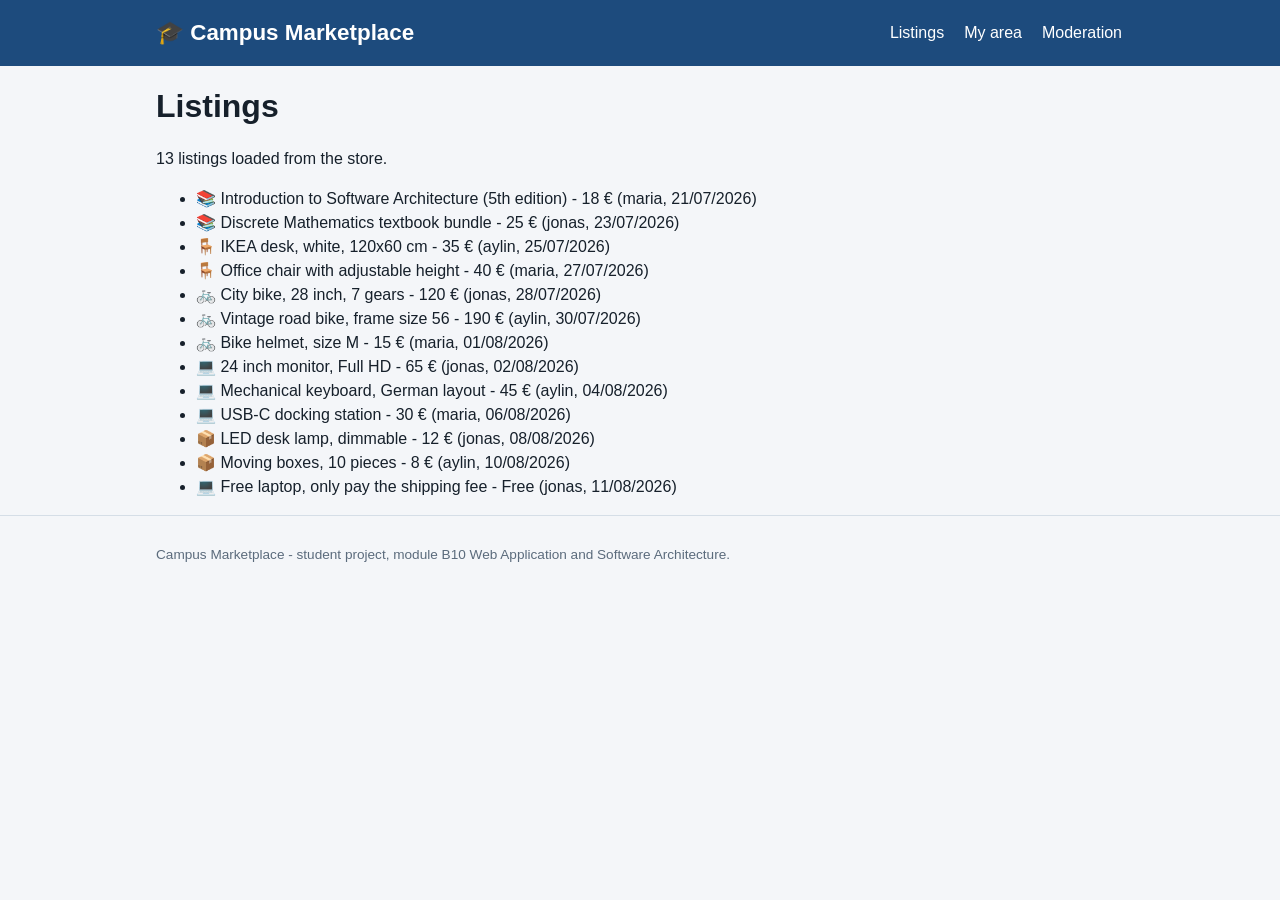
==== index.html @ b5615d2b "Add local jQuery copy as fallback when the CDN is not reachable" ====
<!DOCTYPE html>
<html lang="en">
<head>
  <meta charset="utf-8">
  <meta name="viewport" content="width=device-width, initial-scale=1">
  <title>Campus Marketplace - Listings</title>
  <link rel="stylesheet" href="css/style.css">
</head>
<body>

  <header class="site-header">
    <div class="container header-inner">
      <a class="brand" href="index.html">🎓 Campus Marketplace</a>
      <nav class="main-nav" aria-label="Main navigation">
        <ul>
          <li><a href="index.html">Listings</a></li>
          <li><a href="manage.html">My area</a></li>
          <li><a href="moderator.html">Moderation</a></li>
        </ul>
      </nav>
    </div>
  </header>

  <main class="container">
    <h1>Listings</h1>
    <p id="status-message">Loading listings…</p>
    <ul id="listings"></ul>
  </main>

  <footer class="site-footer">
    <div class="container">
      <p>Campus Marketplace - student project, module B10 Web Application and Software Architecture.</p>
    </div>
  </footer>

  <!-- jQuery first, then our own scripts: data layer, helpers, page logic. -->
  <script src="https://code.jquery.com/jquery-3.7.1.min.js"></script>
  <!-- If the CDN cannot be reached (no internet), load the local copy instead. -->
  <script>window.jQuery || document.write('<script src="js/vendor/jquery-3.7.1.min.js"><\/script>');</script>
  <script src="js/seed-data.js"></script>
  <script src="js/store.js"></script>
  <script src="js/ui.js"></script>
  <script src="js/page-index.js"></script>

</body>
</html>
---- css/style.css ----
/*
  style.css - the only stylesheet of the project.

  Written mobile first: the rules outside the media queries describe the
  narrow phone layout, and the media query at 768px adds the wider layout.
  All colours, spacing and radius values are CSS custom properties defined in
  :root, so the whole theme can be changed in one place.
*/

/* ---------------------------------------------------------------------------
   Theme variables
--------------------------------------------------------------------------- */

:root {
  /* colours */
  --brand: #2f6db0;
  --brand-dark: #1d4b7d;
  --ink: #16202b;
  --ink-soft: #5b6b7c;
  --paper: #f4f6f9;
  --card: #ffffff;
  --line: #d5dee7;
  --ok: #2e8b57;
  --warn: #b23b3b;

  /* spacing */
  --gap: 12px;
  --gap-lg: 24px;

  /* shape */
  --radius: 8px;

  /* page width */
  --page-width: 1000px;
}

/* ---------------------------------------------------------------------------
   Base
--------------------------------------------------------------------------- */

* {
  box-sizing: border-box;
}

body {
  margin: 0;
  font-family: Arial, Helvetica, sans-serif;
  line-height: 1.5;
  color: var(--ink);
  background: var(--paper);
}

h1,
h2,
h3 {
  line-height: 1.2;
}

a {
  color: var(--brand);
}

a:hover,
a:focus {
  color: var(--brand-dark);
}

/* The fluid column pattern from the lab: full width, but never wider than
   --page-width, and centred by the automatic margins. */
.container {
  width: 100%;
  max-width: var(--page-width);
  margin: 0 auto;
  padding: 0 var(--gap);
}

/* ---------------------------------------------------------------------------
   Header and navigation
--------------------------------------------------------------------------- */

.site-header {
  background: var(--brand-dark);
  color: #ffffff;
  padding: var(--gap) 0;
}

.header-inner {
  display: flex;
  flex-wrap: wrap;
  gap: var(--gap);
  align-items: center;
  justify-content: space-between;
}

.brand {
  color: #ffffff;
  font-size: 1.2rem;
  font-weight: bold;
  text-decoration: none;
}

.main-nav ul {
  display: flex;
  flex-wrap: wrap;
  gap: var(--gap);
  margin: 0;
  padding: 0;
  list-style: none;
}

.main-nav a {
  color: #ffffff;
  text-decoration: none;
  padding: 4px 2px;
}

.main-nav a:hover,
.main-nav a:focus {
  color: #ffffff;
  text-decoration: underline;
}

/* ---------------------------------------------------------------------------
   Main content and footer
--------------------------------------------------------------------------- */

main {
  padding: var(--gap-lg) 0 48px 0;
}

.site-footer {
  border-top: 1px solid var(--line);
  padding: var(--gap) 0;
  color: var(--ink-soft);
  font-size: 0.85rem;
}

/* ---------------------------------------------------------------------------
   Wider screens
--------------------------------------------------------------------------- */

@media (min-width: 768px) {
  :root {
    --gap: 16px;
    --gap-lg: 32px;
  }

  .brand {
    font-size: 1.4rem;
  }
}
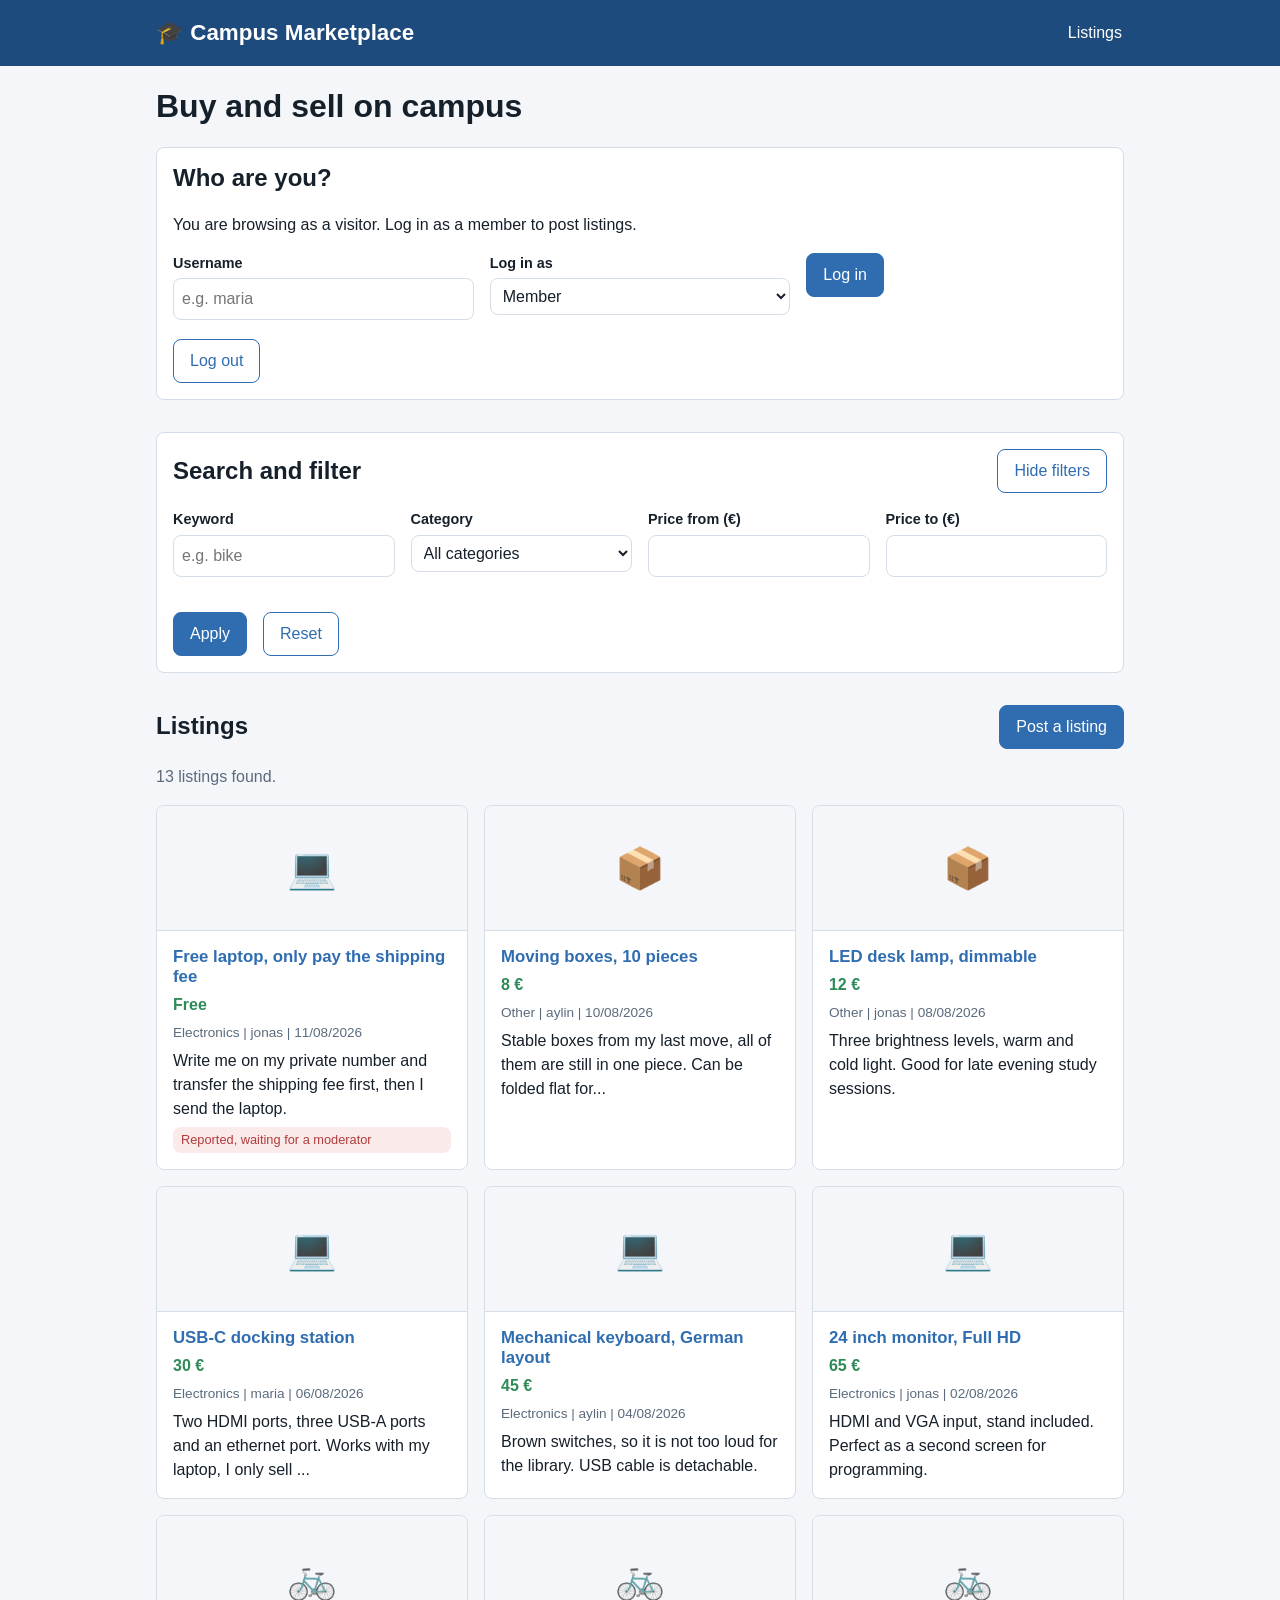
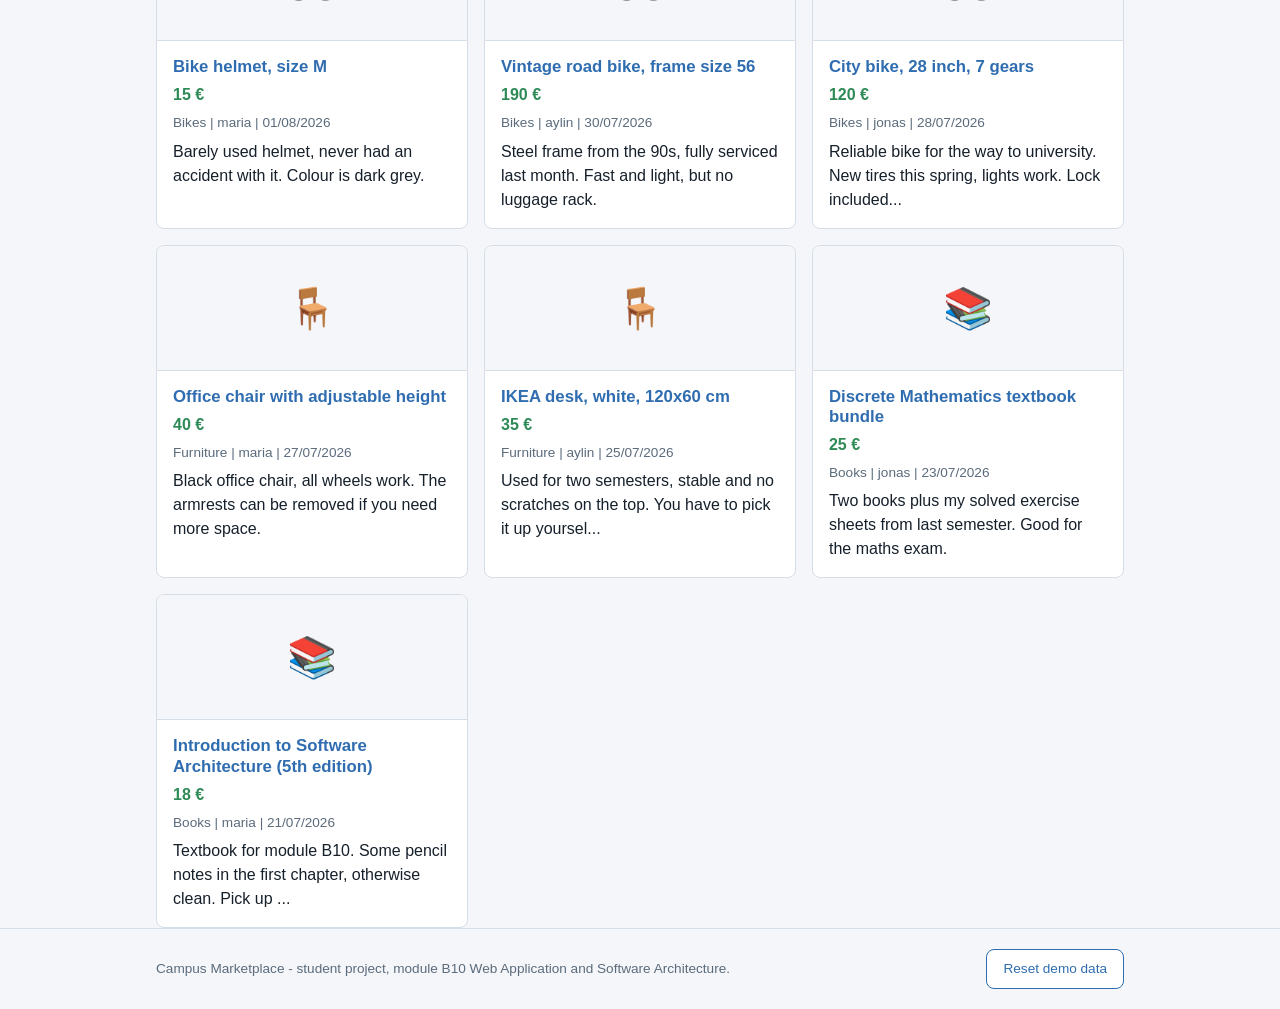
==== commit 3775f435: "Add listings grid with search, filter and role switch" ====
--- a/index.html
+++ b/index.html
@@ -14,22 +14,111 @@
       <nav class="main-nav" aria-label="Main navigation">
         <ul>
           <li><a href="index.html">Listings</a></li>
-          <li><a href="manage.html">My area</a></li>
-          <li><a href="moderator.html">Moderation</a></li>
+          <li data-role="member"><a href="manage.html">My area</a></li>
+          <li data-role="moderator"><a href="moderator.html">Moderation</a></li>
         </ul>
       </nav>
     </div>
   </header>
 
   <main class="container">
-    <h1>Listings</h1>
-    <p id="status-message">Loading listings…</p>
-    <ul id="listings"></ul>
+
+    <h1>Buy and sell on campus</h1>
+
+    <!-- Role switch. There is no real authentication, the chosen role is only
+         stored in localStorage and decides what the interface shows. -->
+    <section class="panel" aria-labelledby="session-heading">
+      <h2 id="session-heading">Who are you?</h2>
+      <p id="session-info"></p>
+
+      <form id="login-form" class="form-row" data-role="visitor" novalidate>
+        <div class="field">
+          <label for="username">Username</label>
+          <input type="text" id="username" name="username" list="known-members"
+                 maxlength="20" autocomplete="username" placeholder="e.g. maria">
+          <datalist id="known-members">
+            <option value="maria"></option>
+            <option value="jonas"></option>
+            <option value="aylin"></option>
+          </datalist>
+          <p class="error-message" id="error-username" role="alert"></p>
+        </div>
+
+        <div class="field">
+          <label for="role">Log in as</label>
+          <select id="role" name="role">
+            <option value="member">Member</option>
+            <option value="moderator">Moderator</option>
+          </select>
+        </div>
+
+        <div class="field field-actions">
+          <button type="submit" class="button">Log in</button>
+        </div>
+      </form>
+
+      <button type="button" id="logout-button" class="button button-secondary"
+              data-role="member moderator">Log out</button>
+    </section>
+
+    <!-- Search and filter. Every change re-renders the list with JavaScript,
+         the page is never reloaded. -->
+    <section class="panel" aria-labelledby="filter-heading">
+      <div class="panel-head">
+        <h2 id="filter-heading">Search and filter</h2>
+        <button type="button" id="filter-toggle" class="button button-secondary"
+                aria-expanded="true" aria-controls="filter-form">Hide filters</button>
+      </div>
+
+      <form id="filter-form" class="form-row" novalidate>
+        <div class="field">
+          <label for="keyword">Keyword</label>
+          <input type="search" id="keyword" name="keyword" placeholder="e.g. bike">
+        </div>
+
+        <div class="field">
+          <label for="category">Category</label>
+          <select id="category" name="category">
+            <option value="all">All categories</option>
+          </select>
+        </div>
+
+        <div class="field">
+          <label for="min-price">Price from (€)</label>
+          <input type="number" id="min-price" name="min-price" min="0" step="1">
+          <p class="error-message" id="error-min-price" role="alert"></p>
+        </div>
+
+        <div class="field">
+          <label for="max-price">Price to (€)</label>
+          <input type="number" id="max-price" name="max-price" min="0" step="1">
+          <p class="error-message" id="error-max-price" role="alert"></p>
+        </div>
+
+        <div class="field field-actions">
+          <button type="submit" class="button">Apply</button>
+          <button type="button" id="reset-filter" class="button button-secondary">Reset</button>
+        </div>
+      </form>
+    </section>
+
+    <section aria-labelledby="results-heading">
+      <div class="panel-head">
+        <h2 id="results-heading">Listings</h2>
+        <a class="button" href="manage.html" data-role="member">Post a listing</a>
+      </div>
+
+      <p id="result-count" class="result-count"></p>
+      <ul class="listing-grid" id="listing-grid"></ul>
+      <p id="empty-message" class="empty-message is-hidden">No listings match your search.</p>
+    </section>
+
   </main>
 
   <footer class="site-footer">
-    <div class="container">
+    <div class="container footer-inner">
       <p>Campus Marketplace - student project, module B10 Web Application and Software Architecture.</p>
+      <button type="button" id="reset-demo-data" class="button button-secondary">Reset demo data</button>
     </div>
   </footer>
 
--- a/css/style.css
+++ b/css/style.css
@@ -135,6 +135,276 @@
   font-size: 0.85rem;
 }
 
+.footer-inner {
+  display: flex;
+  flex-wrap: wrap;
+  gap: var(--gap);
+  align-items: center;
+  justify-content: space-between;
+}
+
+/* Hidden by JavaScript, for example when a part belongs to another role. */
+.is-hidden {
+  display: none;
+}
+
+/* ---------------------------------------------------------------------------
+   Panels and headings
+--------------------------------------------------------------------------- */
+
+.panel {
+  background: var(--card);
+  border: 1px solid var(--line);
+  border-radius: var(--radius);
+  padding: var(--gap);
+  margin-bottom: var(--gap-lg);
+}
+
+.panel h2 {
+  margin-top: 0;
+}
+
+.panel-head {
+  display: flex;
+  flex-wrap: wrap;
+  gap: var(--gap);
+  align-items: center;
+  justify-content: space-between;
+  margin-bottom: var(--gap);
+}
+
+.panel-head h2 {
+  margin: 0;
+}
+
+/* ---------------------------------------------------------------------------
+   Forms
+--------------------------------------------------------------------------- */
+
+/* Mobile first: the fields are stacked. From 768px they stand in a row,
+   because flex-wrap lets them break into several lines when needed. */
+.form-row {
+  display: flex;
+  flex-direction: column;
+  gap: var(--gap);
+}
+
+.field {
+  display: flex;
+  flex-direction: column;
+  gap: 4px;
+  flex: 1 1 180px;
+}
+
+.field label {
+  font-weight: bold;
+  font-size: 0.9rem;
+}
+
+.field-actions {
+  display: flex;
+  flex-direction: row;
+  gap: var(--gap);
+  align-items: flex-end;
+}
+
+input,
+select,
+textarea {
+  font: inherit;
+  padding: 8px;
+  border: 1px solid var(--line);
+  border-radius: var(--radius);
+  background: #ffffff;
+  color: var(--ink);
+  width: 100%;
+}
+
+textarea {
+  min-height: 120px;
+  resize: vertical;
+}
+
+input:focus,
+select:focus,
+textarea:focus {
+  outline: 2px solid var(--brand);
+  outline-offset: 1px;
+}
+
+/* Marks the input that the validation complained about. */
+.has-error {
+  border-color: var(--warn);
+}
+
+.error-message {
+  margin: 0;
+  min-height: 1.1em;
+  color: var(--warn);
+  font-size: 0.85rem;
+}
+
+/* ---------------------------------------------------------------------------
+   Buttons
+--------------------------------------------------------------------------- */
+
+.button {
+  display: inline-block;
+  padding: 9px 16px;
+  border: 1px solid var(--brand);
+  border-radius: var(--radius);
+  background: var(--brand);
+  color: #ffffff;
+  font: inherit;
+  text-align: center;
+  text-decoration: none;
+  cursor: pointer;
+}
+
+.button:hover,
+.button:focus {
+  background: var(--brand-dark);
+  border-color: var(--brand-dark);
+  color: #ffffff;
+}
+
+.button-secondary {
+  background: #ffffff;
+  color: var(--brand);
+}
+
+.button-secondary:hover,
+.button-secondary:focus {
+  background: var(--paper);
+  color: var(--brand-dark);
+}
+
+.button-danger {
+  background: var(--warn);
+  border-color: var(--warn);
+  color: #ffffff;
+}
+
+.button-danger:hover,
+.button-danger:focus {
+  background: #8f2f2f;
+  border-color: #8f2f2f;
+}
+
+/* ---------------------------------------------------------------------------
+   Listing grid and cards
+--------------------------------------------------------------------------- */
+
+.result-count {
+  color: var(--ink-soft);
+}
+
+.empty-message {
+  padding: var(--gap);
+  background: var(--card);
+  border: 1px dashed var(--line);
+  border-radius: var(--radius);
+  color: var(--ink-soft);
+}
+
+/* Flexbox with wrapping is the layout tool of this project: one column on a
+   phone, several columns as soon as there is room. */
+.listing-grid {
+  display: flex;
+  flex-wrap: wrap;
+  gap: var(--gap);
+  margin: 0;
+  padding: 0;
+  list-style: none;
+}
+
+.card {
+  flex: 1 1 100%;
+  background: var(--card);
+  border: 1px solid var(--line);
+  border-radius: var(--radius);
+}
+
+.card-inner {
+  display: flex;
+  flex-direction: column;
+  height: 100%;
+}
+
+.card-media {
+  margin: 0;
+  padding: var(--gap-lg) 0;
+  background: var(--paper);
+  border-bottom: 1px solid var(--line);
+  border-radius: var(--radius) var(--radius) 0 0;
+  font-size: 2.5rem;
+  text-align: center;
+}
+
+.card-body {
+  display: flex;
+  flex-direction: column;
+  gap: 6px;
+  padding: var(--gap);
+}
+
+.card-title {
+  margin: 0;
+  font-size: 1.05rem;
+}
+
+.card-title a {
+  text-decoration: none;
+}
+
+.card-title a:hover,
+.card-title a:focus {
+  text-decoration: underline;
+}
+
+.card-price {
+  margin: 0;
+  font-weight: bold;
+  color: var(--ok);
+}
+
+.card-meta {
+  margin: 0;
+  color: var(--ink-soft);
+  font-size: 0.85rem;
+}
+
+.card-text {
+  margin: 0;
+}
+
+.card .button {
+  align-self: flex-start;
+  margin-top: 4px;
+}
+
+/* ---------------------------------------------------------------------------
+   Badges
+--------------------------------------------------------------------------- */
+
+.badge {
+  display: inline-block;
+  margin: 0;
+  padding: 3px 8px;
+  border-radius: var(--radius);
+  font-size: 0.8rem;
+}
+
+.badge-warn {
+  background: #fbeaea;
+  color: var(--warn);
+}
+
+.badge-ok {
+  background: #e7f4ec;
+  color: var(--ok);
+}
+
 /* ---------------------------------------------------------------------------
    Wider screens
 --------------------------------------------------------------------------- */
@@ -148,4 +418,25 @@
   .brand {
     font-size: 1.4rem;
   }
-}
+
+  /* The form fields now stand next to each other. */
+  .form-row {
+    flex-direction: row;
+    flex-wrap: wrap;
+    align-items: flex-start;
+  }
+
+  /* Two cards per row: half the width minus half of the gap between them. */
+  .card {
+    flex: 1 1 calc(50% - var(--gap));
+    max-width: calc(50% - var(--gap) / 2);
+  }
+}
+
+@media (min-width: 1024px) {
+  /* Three cards per row on a desktop screen. */
+  .card {
+    flex: 1 1 calc(33.333% - var(--gap));
+    max-width: calc(33.333% - var(--gap) * 2 / 3);
+  }
+}
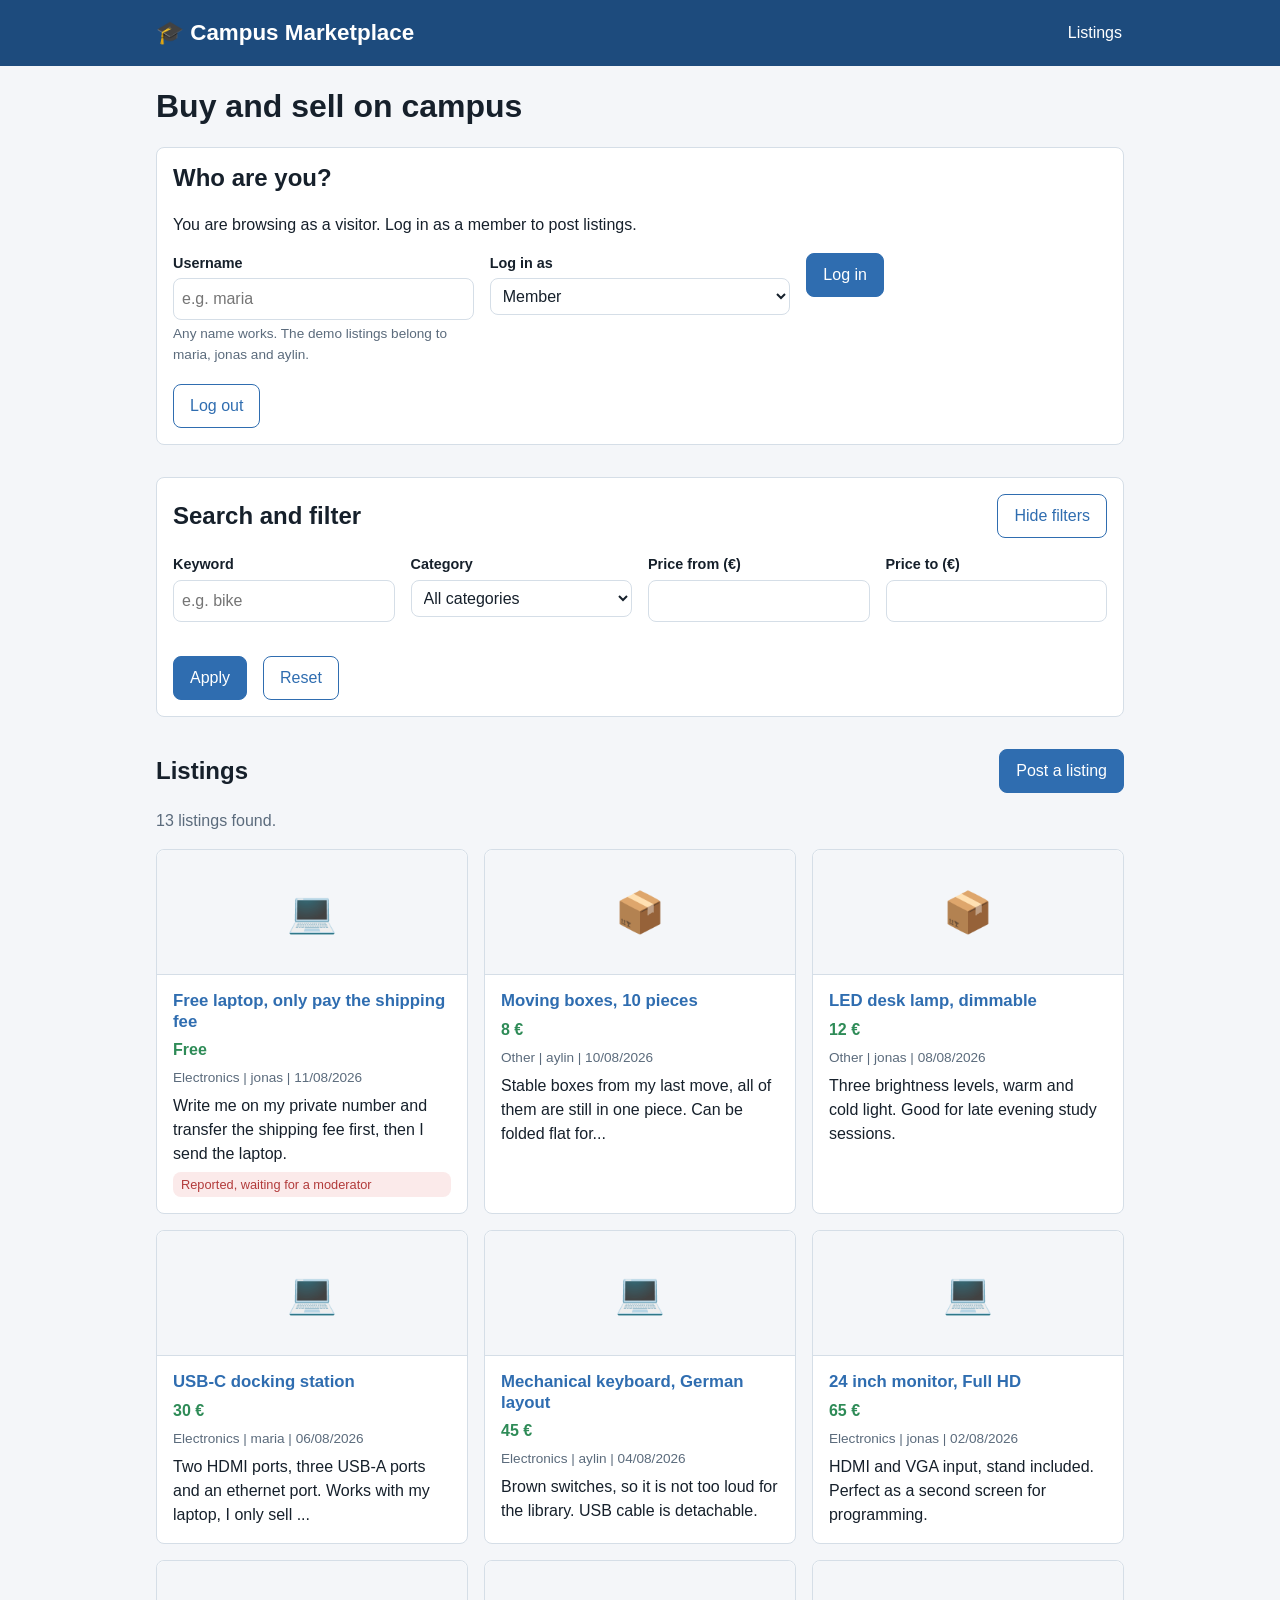
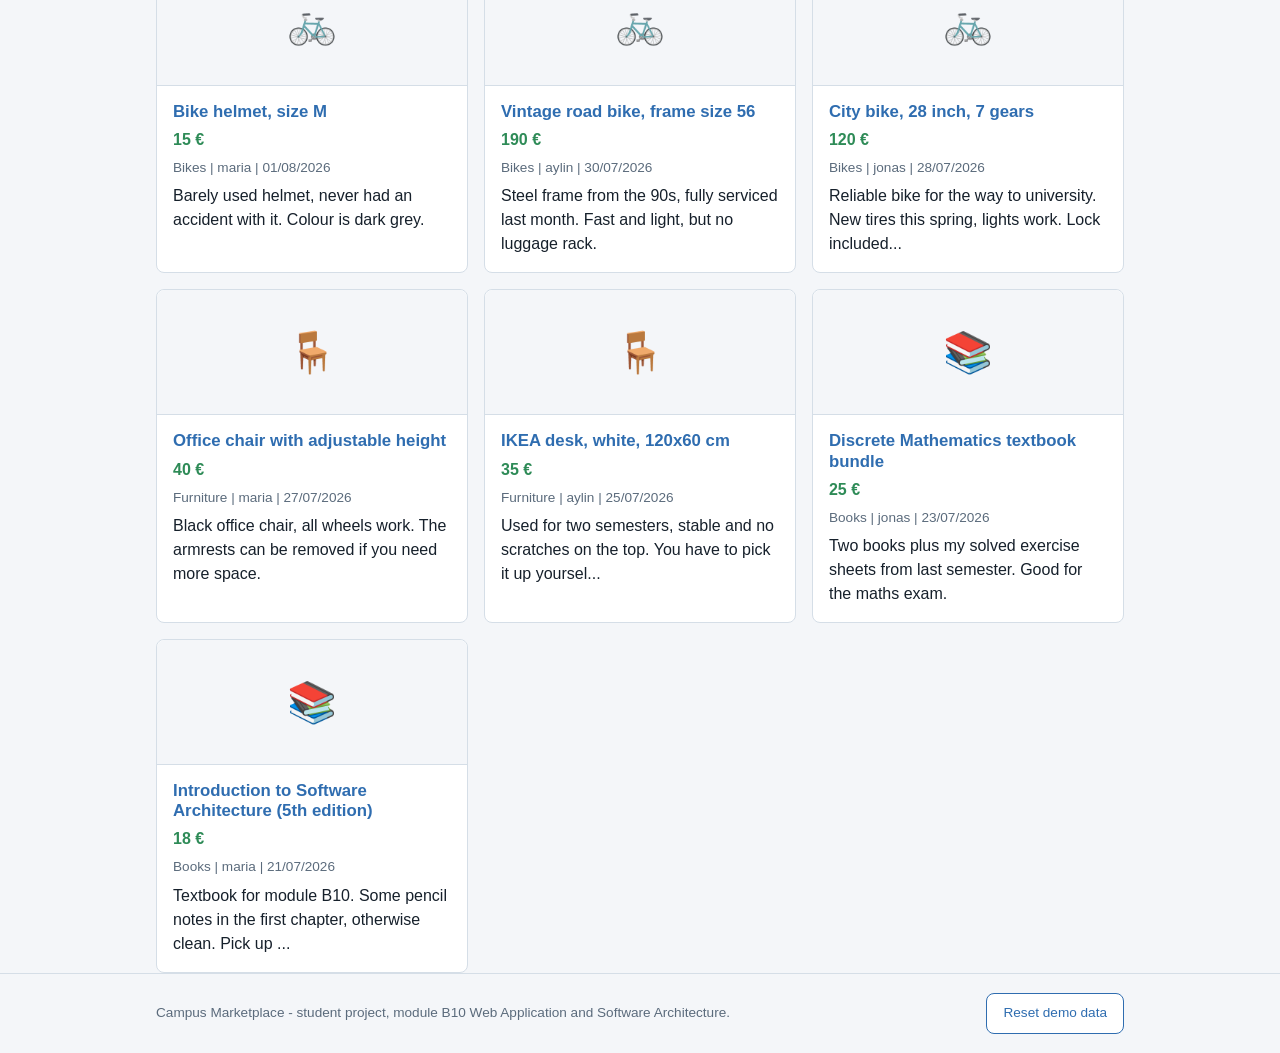
==== commit 522ecad6: "Replace datalist with a hint text under the username field" ====
--- a/index.html
+++ b/index.html
@@ -31,16 +31,17 @@
       <h2 id="session-heading">Who are you?</h2>
       <p id="session-info"></p>
 
-      <form id="login-form" class="form-row" data-role="visitor" novalidate>
+      <form id="login-form" class="form-row" data-role="visitor" autocomplete="off" novalidate>
         <div class="field">
           <label for="username">Username</label>
-          <input type="text" id="username" name="username" list="known-members"
-                 maxlength="20" autocomplete="username" placeholder="e.g. maria">
-          <datalist id="known-members">
-            <option value="maria"></option>
-            <option value="jonas"></option>
-            <option value="aylin"></option>
-          </datalist>
+          <!-- autocomplete is off on purpose: this is a demo role switch, not a
+               real login, so the browser should not offer saved accounts here. -->
+          <input type="text" id="username" name="member-name" maxlength="20"
+                 autocomplete="off" placeholder="e.g. maria"
+                 aria-describedby="username-hint">
+          <p class="field-hint" id="username-hint">
+            Any name works. The demo listings belong to maria, jonas and aylin.
+          </p>
           <p class="error-message" id="error-username" role="alert"></p>
         </div>
 
--- a/css/style.css
+++ b/css/style.css
@@ -232,6 +232,13 @@
   outline-offset: 1px;
 }
 
+/* Short explanation under an input, connected with aria-describedby. */
+.field-hint {
+  margin: 0;
+  color: var(--ink-soft);
+  font-size: 0.85rem;
+}
+
 /* Marks the input that the validation complained about. */
 .has-error {
   border-color: var(--warn);
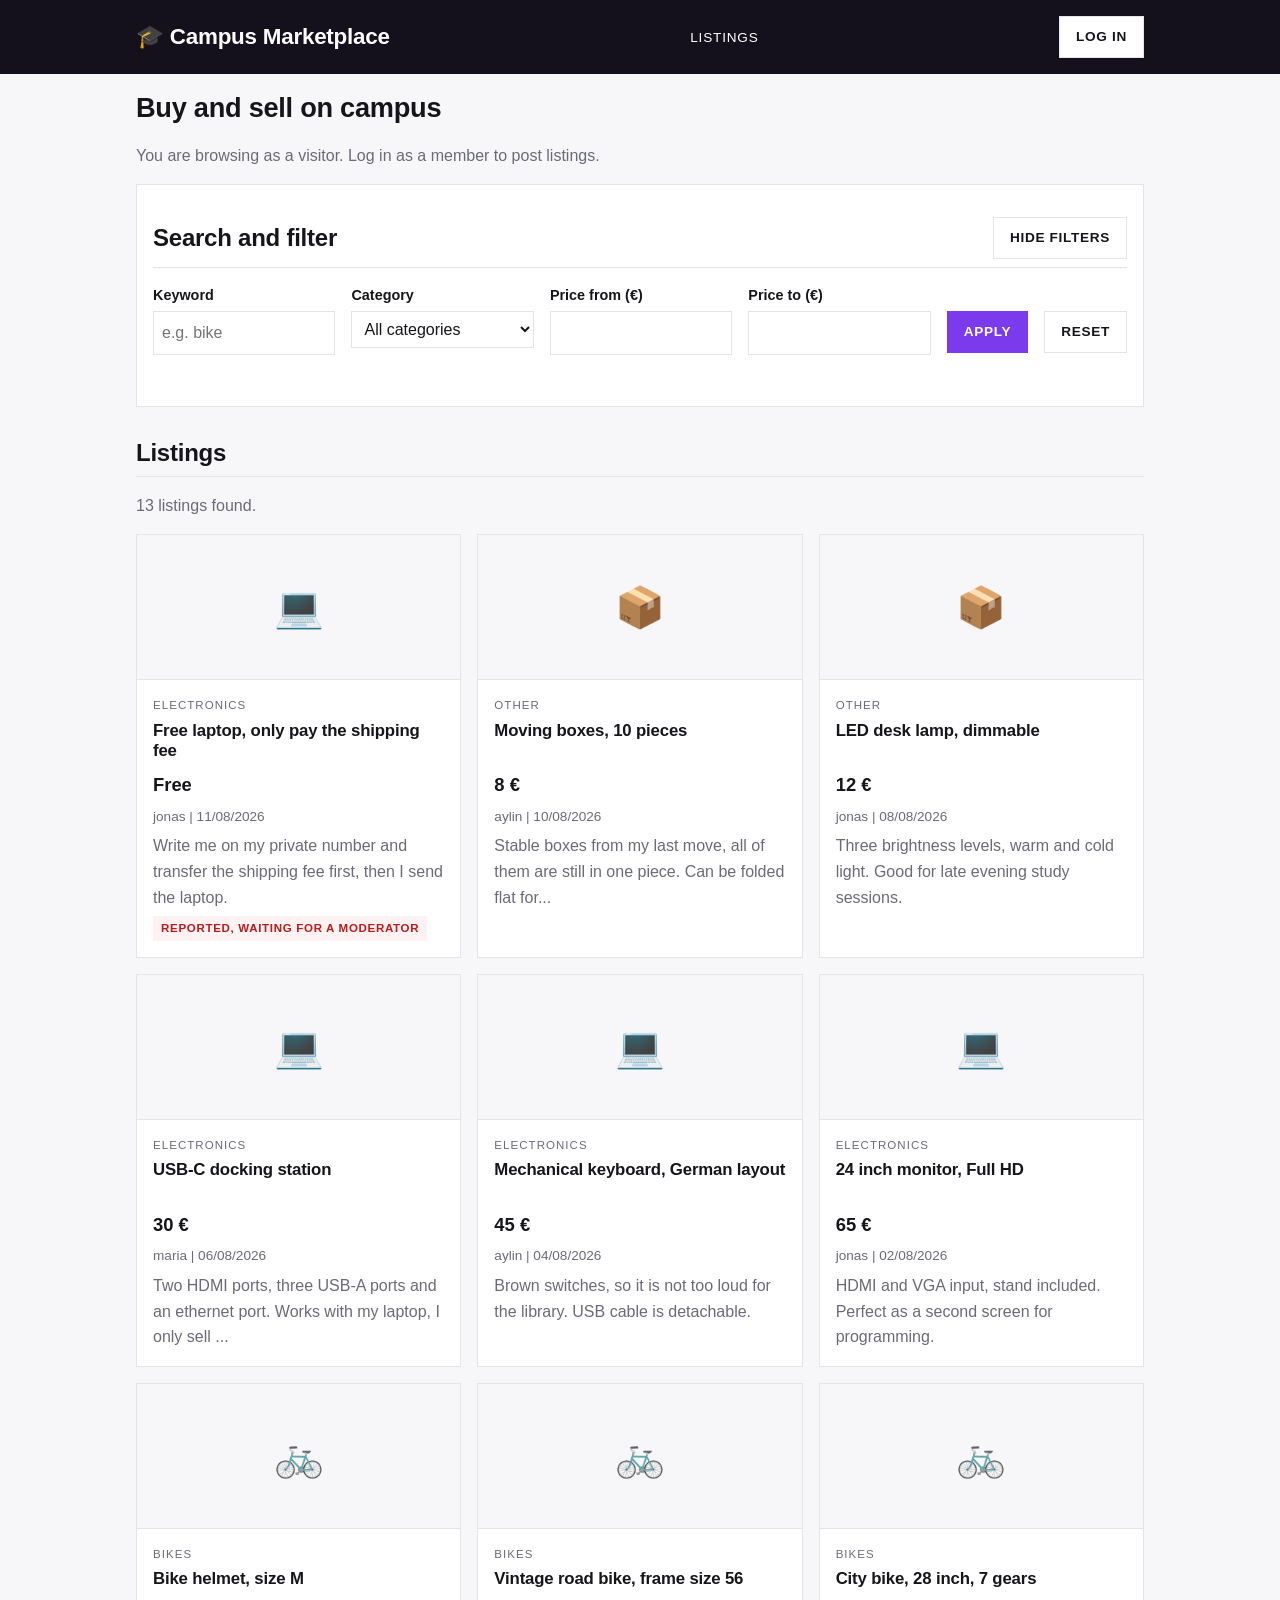
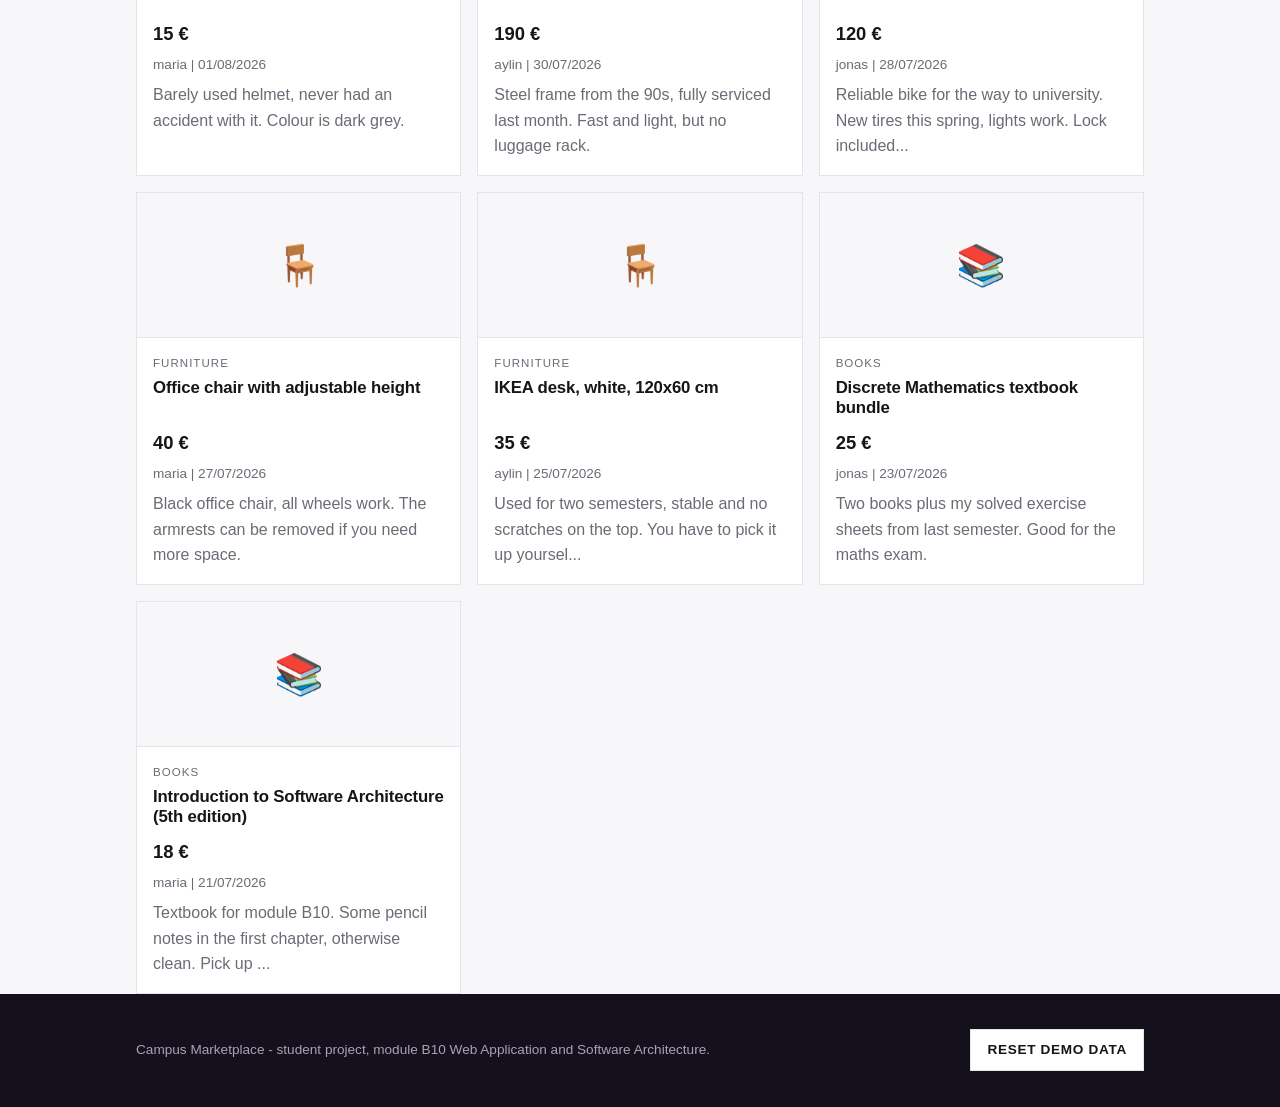
==== commit 629d34c8: "Move the login to its own page and add a role menu in the header The start page is now only about th" ====
--- a/index.html
+++ b/index.html
@@ -18,49 +18,43 @@
           <li data-role="moderator"><a href="moderator.html">Moderation</a></li>
         </ul>
       </nav>
+
+      <!-- Account area: a log in link for visitors, a menu with the role
+           switch and log out for everybody who is logged in. -->
+      <div class="account">
+        <a class="button button-secondary" href="login.html" data-role="visitor">Log in</a>
+
+        <div class="account-menu" data-role="member moderator">
+          <button type="button" class="account-button" id="account-toggle"
+                  aria-expanded="false" aria-controls="account-panel">
+            <span id="account-name">Account</span>
+            <span class="account-role" id="account-role"></span>
+          </button>
+
+          <div class="account-panel is-hidden" id="account-panel">
+            <div class="field">
+              <label for="role-switch">Current role</label>
+              <select id="role-switch">
+                <option value="visitor">Visitor</option>
+                <option value="member">Member</option>
+                <option value="moderator">Moderator</option>
+              </select>
+              <p class="field-hint">
+                In this demo every account may take any role. In a real product
+                the role would belong to the account.
+              </p>
+            </div>
+            <button type="button" class="button button-secondary" id="logout-button">Log out</button>
+          </div>
+        </div>
+      </div>
     </div>
   </header>
 
   <main class="container">
 
     <h1>Buy and sell on campus</h1>
-
-    <!-- Role switch. There is no real authentication, the chosen role is only
-         stored in localStorage and decides what the interface shows. -->
-    <section class="panel" aria-labelledby="session-heading">
-      <h2 id="session-heading">Who are you?</h2>
-      <p id="session-info"></p>
-
-      <form id="login-form" class="form-row" data-role="visitor" autocomplete="off" novalidate>
-        <div class="field">
-          <label for="username">Username</label>
-          <!-- autocomplete is off on purpose: this is a demo role switch, not a
-               real login, so the browser should not offer saved accounts here. -->
-          <input type="text" id="username" name="member-name" maxlength="20"
-                 autocomplete="off" placeholder="e.g. maria"
-                 aria-describedby="username-hint">
-          <p class="field-hint" id="username-hint">
-            Any name works. The demo listings belong to maria, jonas and aylin.
-          </p>
-          <p class="error-message" id="error-username" role="alert"></p>
-        </div>
-
-        <div class="field">
-          <label for="role">Log in as</label>
-          <select id="role" name="role">
-            <option value="member">Member</option>
-            <option value="moderator">Moderator</option>
-          </select>
-        </div>
-
-        <div class="field field-actions">
-          <button type="submit" class="button">Log in</button>
-        </div>
-      </form>
-
-      <button type="button" id="logout-button" class="button button-secondary"
-              data-role="member moderator">Log out</button>
-    </section>
+    <p id="session-info" class="page-intro"></p>
 
     <!-- Search and filter. Every change re-renders the list with JavaScript,
          the page is never reloaded. -->
@@ -130,6 +124,7 @@
   <script src="js/seed-data.js"></script>
   <script src="js/store.js"></script>
   <script src="js/ui.js"></script>
+  <script src="js/account.js"></script>
   <script src="js/page-index.js"></script>
 
 </body>
--- a/css/style.css
+++ b/css/style.css
@@ -12,26 +12,30 @@
 --------------------------------------------------------------------------- */
 
 :root {
-  /* colours */
-  --brand: #2f6db0;
-  --brand-dark: #1d4b7d;
-  --ink: #16202b;
-  --ink-soft: #5b6b7c;
-  --paper: #f4f6f9;
+  /* colours: dark shell around a light board, violet as the accent */
+  --brand: #7c3aed;
+  --brand-dark: #6d28d9;
+  --brand-soft: #f5f3ff;
+  --shell: #14101c;
+  --ink: #16161a;
+  --ink-soft: #6b6b76;
+  --paper: #f7f7f9;
   --card: #ffffff;
-  --line: #d5dee7;
-  --ok: #2e8b57;
-  --warn: #b23b3b;
+  --surface: #ffffff;
+  --line: #e4e4e9;
+  --line-strong: #d3d3db;
+  --warn: #b91c1c;
+  --warn-soft: #fef2f2;
 
   /* spacing */
   --gap: 12px;
   --gap-lg: 24px;
 
-  /* shape */
-  --radius: 8px;
+  /* shape: square corners everywhere, the theme has no rounding */
+  --radius: 0;
 
   /* page width */
-  --page-width: 1000px;
+  --page-width: 1040px;
 }
 
 /* ---------------------------------------------------------------------------
@@ -44,8 +48,8 @@
 
 body {
   margin: 0;
-  font-family: Arial, Helvetica, sans-serif;
-  line-height: 1.5;
+  font-family: "Segoe UI", Roboto, Helvetica, Arial, sans-serif;
+  line-height: 1.6;
   color: var(--ink);
   background: var(--paper);
 }
@@ -54,6 +58,11 @@
 h2,
 h3 {
   line-height: 1.2;
+  letter-spacing: -0.01em;
+}
+
+h1 {
+  font-size: 1.7rem;
 }
 
 a {
@@ -63,6 +72,14 @@
 a:hover,
 a:focus {
   color: var(--brand-dark);
+}
+
+/* Keyboard users must see where they are. currentColor is used so the ring
+   stays visible on the dark header as well as on the light pages. */
+a:focus-visible,
+.button:focus-visible {
+  outline: 2px solid currentColor;
+  outline-offset: 2px;
 }
 
 /* The fluid column pattern from the lab: full width, but never wider than
@@ -79,7 +96,7 @@
 --------------------------------------------------------------------------- */
 
 .site-header {
-  background: var(--brand-dark);
+  background: var(--shell);
   color: #ffffff;
   padding: var(--gap) 0;
 }
@@ -94,8 +111,9 @@
 
 .brand {
   color: #ffffff;
-  font-size: 1.2rem;
+  font-size: 1.15rem;
   font-weight: bold;
+  letter-spacing: -0.01em;
   text-decoration: none;
 }
 
@@ -110,6 +128,9 @@
 
 .main-nav a {
   color: #ffffff;
+  font-size: 0.85rem;
+  text-transform: uppercase;
+  letter-spacing: 0.06em;
   text-decoration: none;
   padding: 4px 2px;
 }
@@ -121,17 +142,76 @@
 }
 
 /* ---------------------------------------------------------------------------
+   Account area in the header
+--------------------------------------------------------------------------- */
+
+/* The panel is placed against this box, so it opens under the button. */
+.account {
+  position: relative;
+  display: flex;
+  align-items: center;
+  gap: var(--gap);
+}
+
+.account-button {
+  padding: 8px 12px;
+  border: 1px solid rgba(255, 255, 255, 0.3);
+  background: transparent;
+  color: #ffffff;
+  font: inherit;
+  font-size: 0.85rem;
+  cursor: pointer;
+}
+
+.account-button:hover,
+.account-button:focus-visible {
+  border-color: #ffffff;
+}
+
+.account-role {
+  margin-left: 8px;
+  color: #a8a3b8;
+  font-size: 0.72rem;
+  text-transform: uppercase;
+  letter-spacing: 0.08em;
+}
+
+.account-panel {
+  position: absolute;
+  right: 0;
+  top: calc(100% + 8px);
+  z-index: 10;
+  width: 260px;
+  padding: var(--gap);
+  background: var(--card);
+  border: 1px solid var(--line);
+  color: var(--ink);
+}
+
+/* ---------------------------------------------------------------------------
    Main content and footer
 --------------------------------------------------------------------------- */
+
+/* Pages with a single column of content, for example the login page. */
+.narrow-page {
+  width: 100%;
+  max-width: 520px;
+  margin: 0 auto;
+}
+
+.page-intro {
+  margin-top: 0;
+  color: var(--ink-soft);
+}
 
 main {
   padding: var(--gap-lg) 0 48px 0;
 }
 
 .site-footer {
-  border-top: 1px solid var(--line);
-  padding: var(--gap) 0;
-  color: var(--ink-soft);
+  background: var(--shell);
+  padding: var(--gap-lg) 0;
+  color: #a8a3b8;
   font-size: 0.85rem;
 }
 
@@ -143,20 +223,15 @@
   justify-content: space-between;
 }
 
-/* Hidden by JavaScript, for example when a part belongs to another role. */
-.is-hidden {
-  display: none;
-}
-
 /* ---------------------------------------------------------------------------
    Panels and headings
 --------------------------------------------------------------------------- */
 
 .panel {
-  background: var(--card);
+  background: var(--surface);
   border: 1px solid var(--line);
   border-radius: var(--radius);
-  padding: var(--gap);
+  padding: var(--gap-lg) var(--gap);
   margin-bottom: var(--gap-lg);
 }
 
@@ -171,6 +246,8 @@
   align-items: center;
   justify-content: space-between;
   margin-bottom: var(--gap);
+  padding-bottom: 8px;
+  border-bottom: 1px solid var(--line);
 }
 
 .panel-head h2 {
@@ -204,8 +281,14 @@
 .field-actions {
   display: flex;
   flex-direction: row;
-  gap: var(--gap);
-  align-items: flex-end;
+  flex: 0 0 auto;
+  gap: var(--gap);
+  align-items: flex-start;
+}
+
+/* A field that always takes a whole line, for example a textarea. */
+.field-wide {
+  flex: 1 1 100%;
 }
 
 input,
@@ -263,6 +346,10 @@
   background: var(--brand);
   color: #ffffff;
   font: inherit;
+  font-size: 0.85rem;
+  font-weight: 600;
+  text-transform: uppercase;
+  letter-spacing: 0.05em;
   text-align: center;
   text-decoration: none;
   cursor: pointer;
@@ -277,13 +364,15 @@
 
 .button-secondary {
   background: #ffffff;
-  color: var(--brand);
+  border-color: var(--line);
+  color: var(--ink);
 }
 
 .button-secondary:hover,
 .button-secondary:focus {
-  background: var(--paper);
-  color: var(--brand-dark);
+  background: var(--surface);
+  border-color: var(--line-strong);
+  color: var(--ink);
 }
 
 .button-danger {
@@ -309,7 +398,7 @@
 .empty-message {
   padding: var(--gap);
   background: var(--card);
-  border: 1px dashed var(--line);
+  border: 1px dashed var(--line-strong);
   border-radius: var(--radius);
   color: var(--ink-soft);
 }
@@ -327,20 +416,30 @@
 
 .card {
   flex: 1 1 100%;
+  display: flex;
   background: var(--card);
   border: 1px solid var(--line);
   border-radius: var(--radius);
-}
-
+  overflow: hidden;
+}
+
+/* The border darkens on hover, so the cards feel clickable. */
+.card:hover {
+  border-color: var(--ink);
+}
+
+/* The cards in one row are equally high because they are flex items. The
+   inner column fills that height, which lets the button sit at the bottom. */
 .card-inner {
   display: flex;
   flex-direction: column;
-  height: 100%;
+  flex: 1 1 auto;
+  width: 100%;
 }
 
 .card-media {
   margin: 0;
-  padding: var(--gap-lg) 0;
+  padding: 40px 0;
   background: var(--paper);
   border-bottom: 1px solid var(--line);
   border-radius: var(--radius) var(--radius) 0 0;
@@ -351,28 +450,50 @@
 .card-body {
   display: flex;
   flex-direction: column;
+  flex: 1 1 auto;
   gap: 6px;
   padding: var(--gap);
 }
 
+/* Small uppercase category line above the title. */
+.card-label {
+  margin: 0;
+  font-size: 0.72rem;
+  text-transform: uppercase;
+  letter-spacing: 0.09em;
+  color: var(--ink-soft);
+}
+
+/* Two lines for the title and three for the description: longer text is cut
+   off, so all cards of a row keep the same rhythm. */
 .card-title {
-  margin: 0;
+  display: -webkit-box;
+  -webkit-line-clamp: 2;
+  -webkit-box-orient: vertical;
+  overflow: hidden;
+  margin: 0;
+  min-height: 2.6em;
   font-size: 1.05rem;
 }
 
+/* The title is plain dark text, not a coloured link: on a wall of cards the
+   violet was too loud. The accent only appears on hover. */
 .card-title a {
+  color: var(--ink);
   text-decoration: none;
 }
 
 .card-title a:hover,
 .card-title a:focus {
+  color: var(--brand-dark);
   text-decoration: underline;
 }
 
 .card-price {
   margin: 0;
+  font-size: 1.15rem;
   font-weight: bold;
-  color: var(--ok);
+  color: var(--ink);
 }
 
 .card-meta {
@@ -382,12 +503,113 @@
 }
 
 .card-text {
-  margin: 0;
-}
-
+  display: -webkit-box;
+  -webkit-line-clamp: 3;
+  -webkit-box-orient: vertical;
+  overflow: hidden;
+  margin: 0;
+  color: var(--ink-soft);
+}
+
+/* margin-top: auto pushes the button to the bottom of the card, so the
+   buttons of one row stand on the same line. */
 .card .button {
   align-self: flex-start;
-  margin-top: 4px;
+  margin-top: auto;
+}
+
+/* ---------------------------------------------------------------------------
+   Row lists (my listings, inbox, moderation queue)
+--------------------------------------------------------------------------- */
+
+.row-list {
+  display: flex;
+  flex-direction: column;
+  gap: var(--gap);
+  margin: 0;
+  padding: 0;
+  list-style: none;
+}
+
+/* Mobile first: text above, buttons below. From 768px they stand side by
+   side, see the media query at the end of the file. */
+.row {
+  display: flex;
+  flex-direction: column;
+  gap: var(--gap);
+  padding: var(--gap);
+  background: var(--card);
+  border: 1px solid var(--line);
+  border-radius: var(--radius);
+}
+
+.row-main {
+  display: flex;
+  flex-direction: column;
+  gap: 4px;
+  flex: 1 1 auto;
+}
+
+.row-title {
+  margin: 0;
+  font-size: 1.05rem;
+}
+
+.row-title a {
+  color: var(--ink);
+  text-decoration: none;
+}
+
+.row-title a:hover,
+.row-title a:focus {
+  color: var(--brand-dark);
+  text-decoration: underline;
+}
+
+.row-text {
+  margin: 0;
+  white-space: pre-line;
+}
+
+.row-actions {
+  display: flex;
+  flex-wrap: wrap;
+  gap: var(--gap);
+  align-items: flex-start;
+}
+
+.badge {
+  align-self: flex-start;
+}
+
+/* ---------------------------------------------------------------------------
+   Detail page
+--------------------------------------------------------------------------- */
+
+.detail-media {
+  margin: 0;
+  padding: var(--gap) 0;
+  font-size: 3rem;
+  text-align: center;
+}
+
+.detail-price {
+  margin: 0 0 4px 0;
+  font-size: 1.3rem;
+  font-weight: bold;
+  color: var(--ink);
+}
+
+/* Keeps the line breaks that the seller typed into the description. */
+.detail-description {
+  white-space: pre-line;
+}
+
+.detail-actions {
+  display: flex;
+  flex-wrap: wrap;
+  gap: var(--gap);
+  margin-top: var(--gap);
 }
 
 /* ---------------------------------------------------------------------------
@@ -398,18 +620,20 @@
   display: inline-block;
   margin: 0;
   padding: 3px 8px;
-  border-radius: var(--radius);
-  font-size: 0.8rem;
+  font-size: 0.72rem;
+  font-weight: 600;
+  text-transform: uppercase;
+  letter-spacing: 0.06em;
 }
 
 .badge-warn {
-  background: #fbeaea;
+  background: var(--warn-soft);
   color: var(--warn);
 }
 
 .badge-ok {
-  background: #e7f4ec;
-  color: var(--ok);
+  background: var(--brand-soft);
+  color: var(--brand-dark);
 }
 
 /* ---------------------------------------------------------------------------
@@ -433,6 +657,20 @@
     align-items: flex-start;
   }
 
+  /* Every other field starts with a label, the button group does not. This
+     margin is the height of one label line plus the gap under it, so the
+     buttons end up on the same line as the input boxes. */
+  .form-row .field-actions {
+    margin-top: calc(0.9rem * 1.6 + 4px);
+  }
+
+  /* Text on the left, buttons on the right. */
+  .row {
+    flex-direction: row;
+    align-items: center;
+    justify-content: space-between;
+  }
+
   /* Two cards per row: half the width minus half of the gap between them. */
   .card {
     flex: 1 1 calc(50% - var(--gap));
@@ -447,3 +685,16 @@
     max-width: calc(33.333% - var(--gap) * 2 / 3);
   }
 }
+
+/* ---------------------------------------------------------------------------
+   Helper class
+
+   JavaScript adds .is-hidden to hide a part of the page, for example a section
+   that belongs to another role. The rule stands at the very end of the file on
+   purpose: it has the same specificity as rules like .button or .badge, and
+   with equal specificity the rule that comes last wins.
+--------------------------------------------------------------------------- */
+
+.is-hidden {
+  display: none;
+}
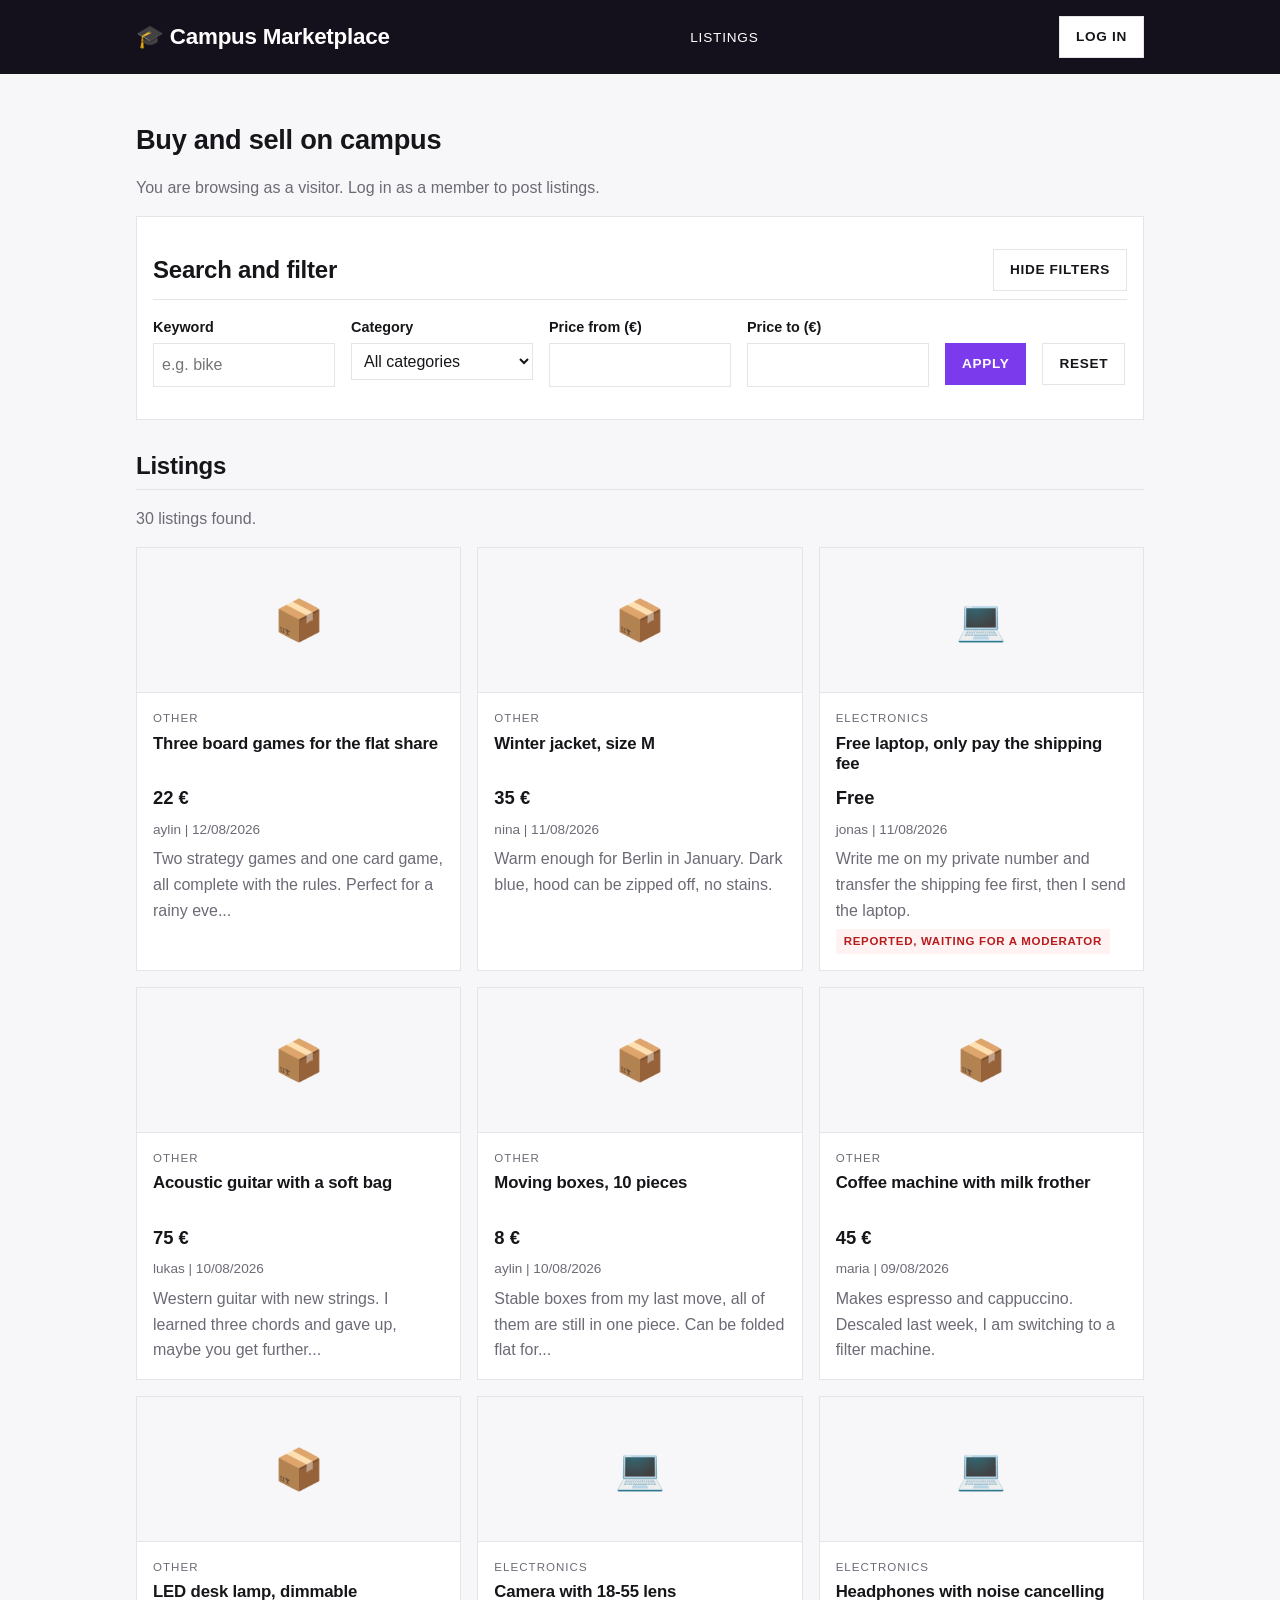
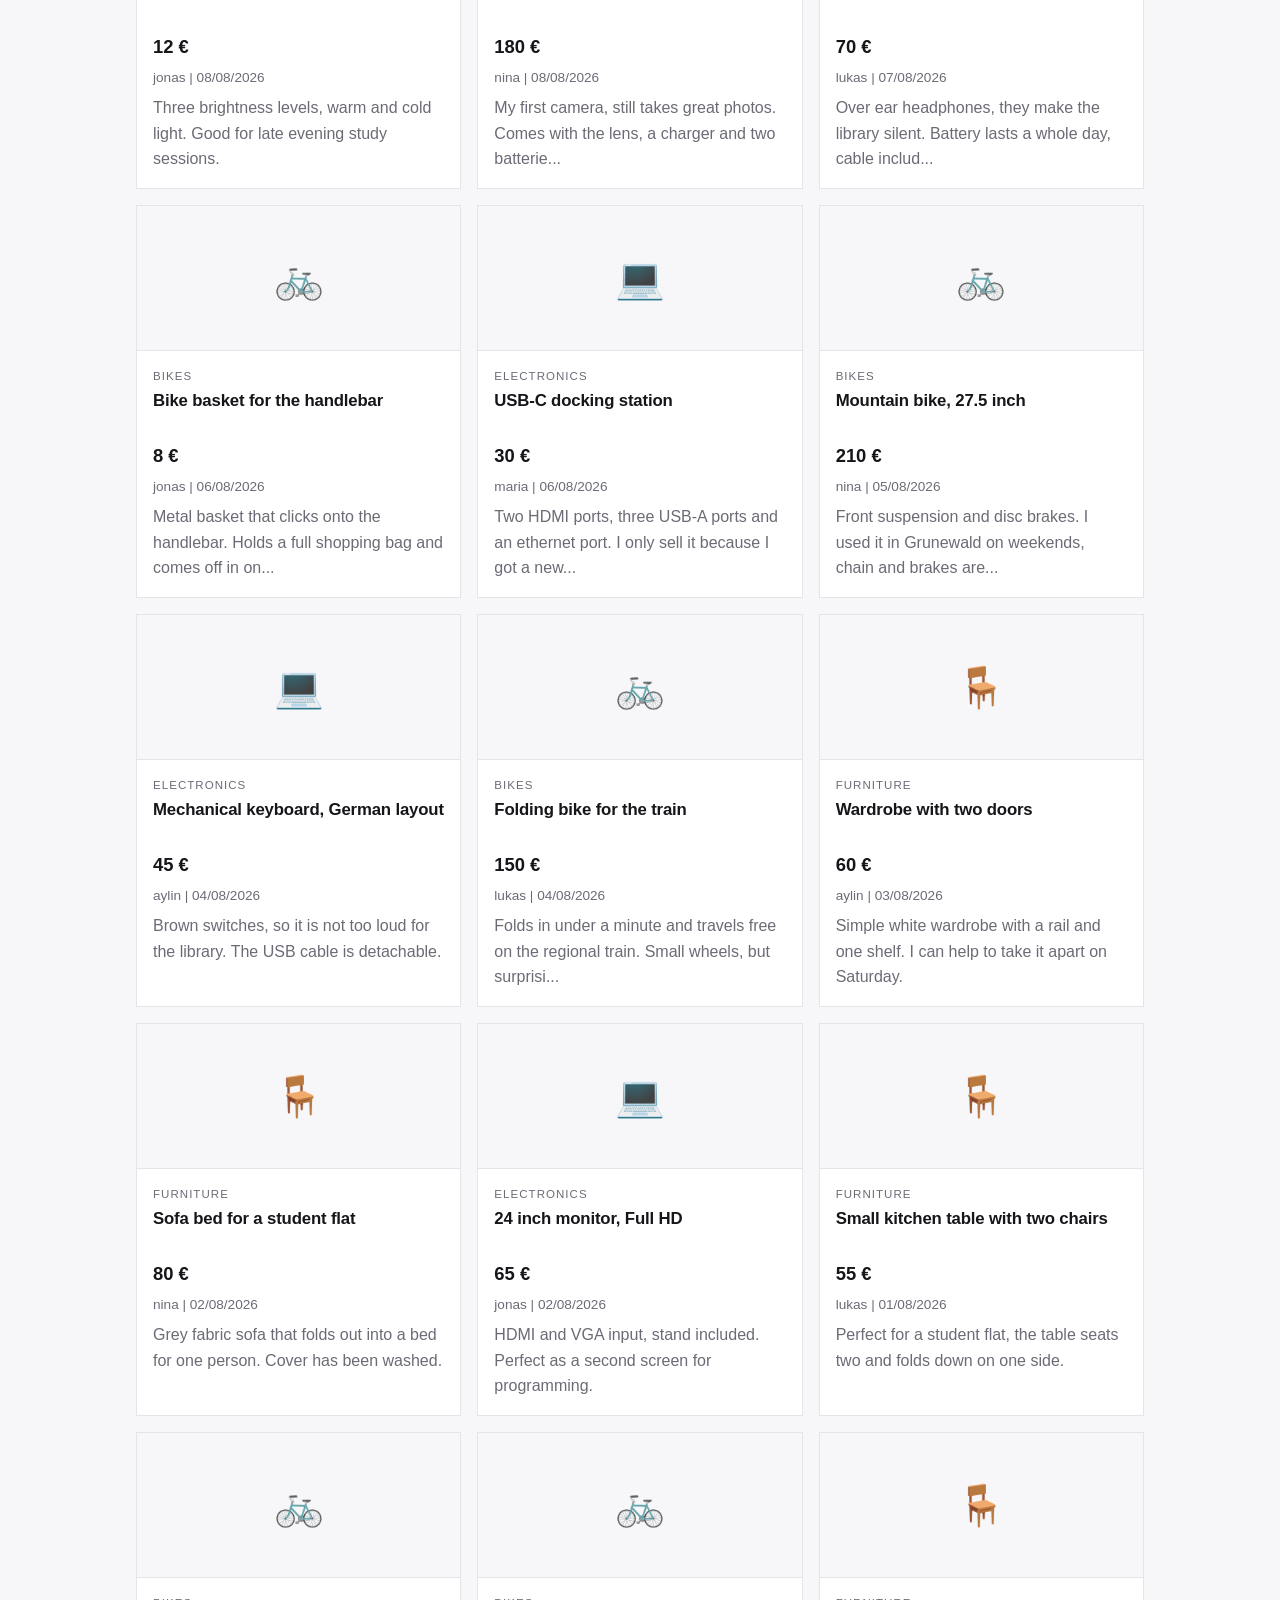
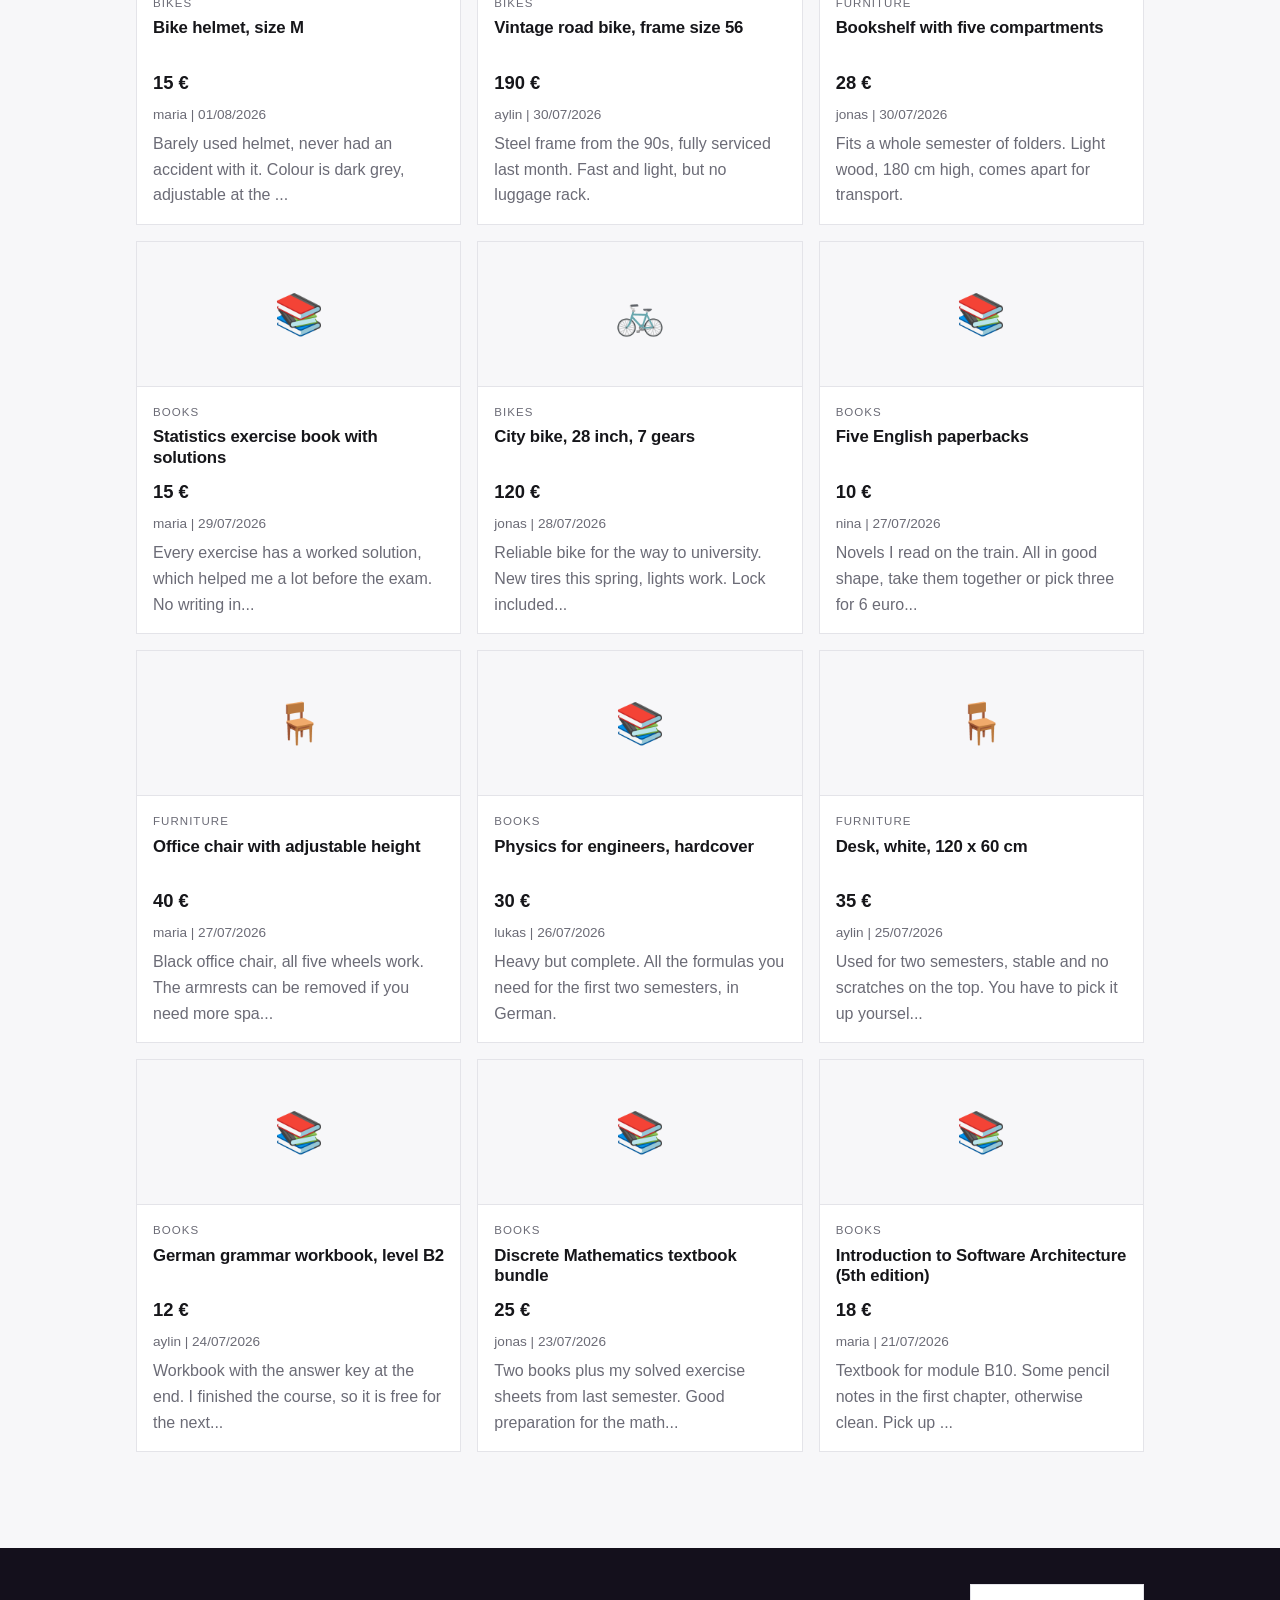
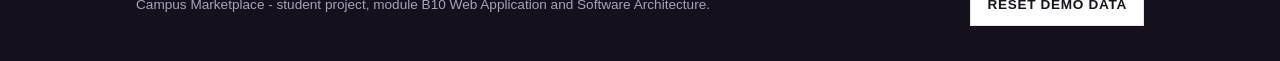
==== commit ec7588cc: "Add a favicon with the graduation cap from the header" ====
--- a/index.html
+++ b/index.html
@@ -4,6 +4,7 @@
   <meta charset="utf-8">
   <meta name="viewport" content="width=device-width, initial-scale=1">
   <title>Campus Marketplace - Listings</title>
+  <link rel="icon" href="favicon.svg" type="image/svg+xml">
   <link rel="stylesheet" href="css/style.css">
 </head>
 <body>
@@ -32,7 +33,14 @@
           </button>
 
           <div class="account-panel is-hidden" id="account-panel">
-            <div class="field">
+            <!-- With a real account the role is only shown, with the offline
+                 demo session it can be switched. -->
+            <div class="is-hidden" id="account-role-line">
+              <p class="account-role-current">Role: <strong id="account-role-name"></strong></p>
+              <p class="field-hint">Your role belongs to your account and is checked by the server.</p>
+            </div>
+
+            <div class="field" id="role-switch-field">
               <label for="role-switch">Current role</label>
               <select id="role-switch">
                 <option value="visitor">Visitor</option>
@@ -122,6 +130,7 @@
   <!-- If the CDN cannot be reached (no internet), load the local copy instead. -->
   <script>window.jQuery || document.write('<script src="js/vendor/jquery-3.7.1.min.js"><\/script>');</script>
   <script src="js/seed-data.js"></script>
+  <script src="js/api.js"></script>
   <script src="js/store.js"></script>
   <script src="js/ui.js"></script>
   <script src="js/account.js"></script>
--- a/css/style.css
+++ b/css/style.css
@@ -176,6 +176,15 @@
   letter-spacing: 0.08em;
 }
 
+.account-role-current {
+  margin: 0 0 4px 0;
+}
+
+/* Keeps the log out button away from the text above it. */
+.account-panel .button {
+  margin-top: var(--gap);
+}
+
 .account-panel {
   position: absolute;
   right: 0;
@@ -192,10 +201,12 @@
    Main content and footer
 --------------------------------------------------------------------------- */
 
-/* Pages with a single column of content, for example the login page. */
+/* Pages with a single column of content, for example the login page. A form
+   with two or three short fields reads better in a narrow column than across
+   the whole page. */
 .narrow-page {
   width: 100%;
-  max-width: 520px;
+  max-width: 420px;
   margin: 0 auto;
 }
 
@@ -204,11 +215,20 @@
   color: var(--ink-soft);
 }
 
-main {
-  padding: var(--gap-lg) 0 48px 0;
+/*
+  The pages use <main class="container">, and .container already sets padding
+  and margin. A rule for main alone would lose against it, because a class
+  weighs more than an element name. Naming both makes this rule the stronger
+  one.
+*/
+main.container {
+  padding-top: var(--gap-lg);
+  padding-bottom: var(--gap-lg);
 }
 
 .site-footer {
+  /* Space between the content and the dark bar. */
+  margin-top: calc(var(--gap-lg) * 2);
   background: var(--shell);
   padding: var(--gap-lg) 0;
   color: #a8a3b8;
@@ -239,6 +259,19 @@
   margin-top: 0;
 }
 
+/* A button standing directly in a panel, for example "Report this listing",
+   needs room before whatever follows it. */
+.panel > .button {
+  margin-bottom: var(--gap);
+}
+
+/* Explaining text under a form or under a row of buttons, for example the
+   demo accounts listed below the login form. */
+form + .field-hint,
+.field-actions + .field-hint {
+  margin-top: var(--gap);
+}
+
 .panel-head {
   display: flex;
   flex-wrap: wrap;
@@ -266,11 +299,24 @@
   gap: var(--gap);
 }
 
+/* A form that never becomes a row, for example on the login page, keeps the
+   same distance between its fields and above its buttons. */
+form:not(.form-row) {
+  display: flex;
+  flex-direction: column;
+  gap: var(--gap);
+}
+
+/*
+  Stacked layout: the field is only as high as its content. The width rule
+  belongs to the row layout and lives in the media query at the end of the
+  file: inside a column, flex-basis would set the height of the field instead
+  of its width, which blows the form apart.
+*/
 .field {
   display: flex;
   flex-direction: column;
   gap: 4px;
-  flex: 1 1 180px;
 }
 
 .field label {
@@ -286,10 +332,6 @@
   align-items: flex-start;
 }
 
-/* A field that always takes a whole line, for example a textarea. */
-.field-wide {
-  flex: 1 1 100%;
-}
 
 input,
 select,
@@ -327,11 +369,17 @@
   border-color: var(--warn);
 }
 
+/* An empty message takes no room at all. It used to reserve one line so the
+   layout would not jump, but stacked forms then carried an empty line under
+   every single field. */
 .error-message {
   margin: 0;
-  min-height: 1.1em;
   color: var(--warn);
   font-size: 0.85rem;
+}
+
+.error-message:empty {
+  display: none;
 }
 
 /* ---------------------------------------------------------------------------
@@ -447,6 +495,17 @@
   text-align: center;
 }
 
+/* The photos have different shapes, object-fit crops them to one frame
+   instead of squeezing them. */
+.card-photo {
+  display: block;
+  width: 100%;
+  height: 190px;
+  object-fit: cover;
+  border-bottom: 1px solid var(--line);
+  background: var(--paper);
+}
+
 .card-body {
   display: flex;
   flex-direction: column;
@@ -593,6 +652,16 @@
   text-align: center;
 }
 
+.detail-photo {
+  display: block;
+  width: 100%;
+  max-height: 380px;
+  object-fit: cover;
+  margin-bottom: var(--gap);
+  border: 1px solid var(--line);
+  background: var(--paper);
+}
+
 .detail-price {
   margin: 0 0 4px 0;
   font-size: 1.3rem;
@@ -657,6 +726,17 @@
     align-items: flex-start;
   }
 
+  /* Now that the fields stand side by side, flex-basis sets their width:
+     at least 180px each, and they share the leftover space. */
+  .form-row .field {
+    flex: 1 1 180px;
+  }
+
+  /* A field that takes a whole line of its own, for example a textarea. */
+  .form-row .field-wide {
+    flex: 1 1 100%;
+  }
+
   /* Every other field starts with a label, the button group does not. This
      margin is the height of one label line plus the gap under it, so the
      buttons end up on the same line as the input boxes. */
